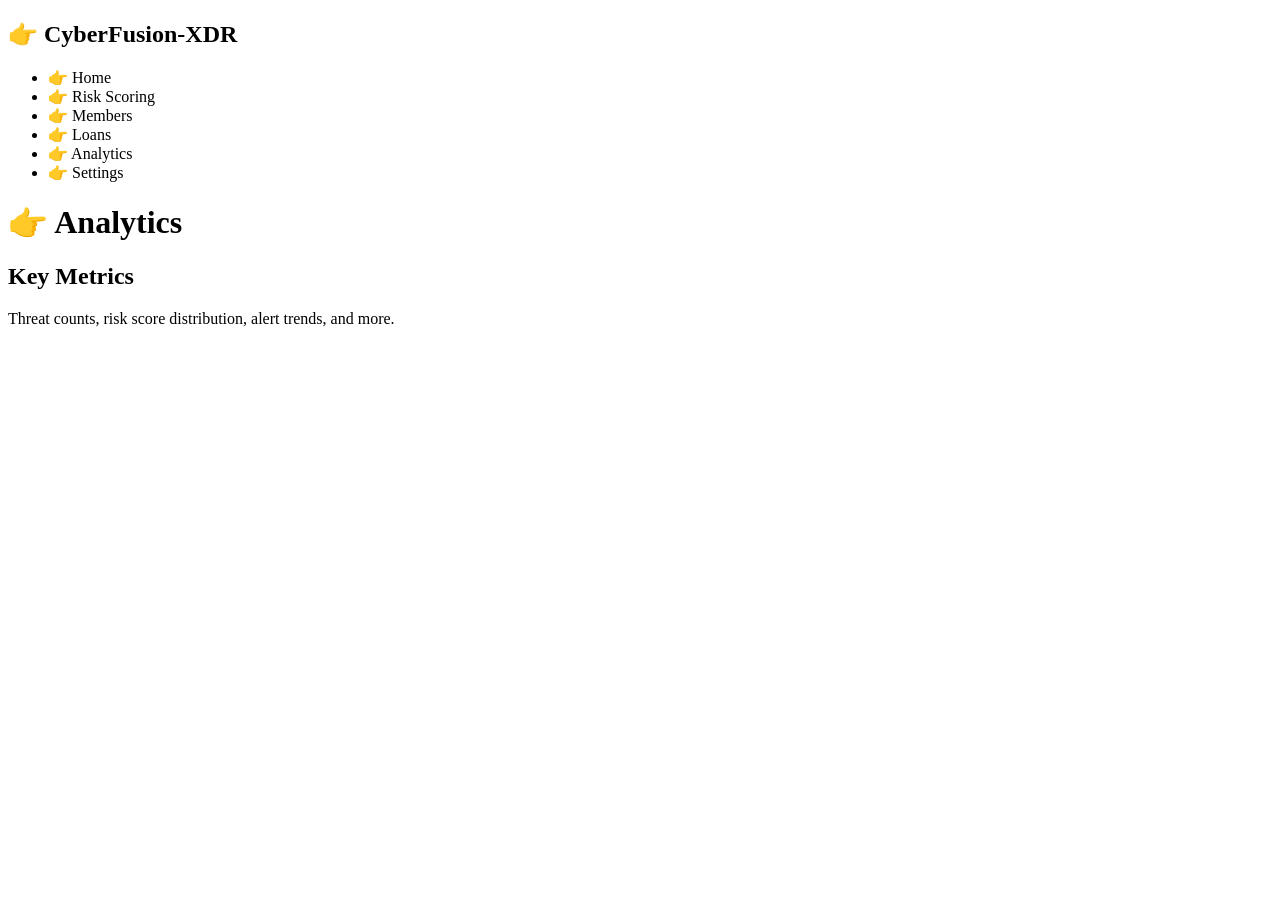
==== frontend/analytics.html @ 20a352c8 "analytics.html" ====
<!DOCTYPE html>
<html>
<head>
  <title>CyberFusion‑XDR | Analytics</title>
  <link rel="stylesheet" href="styles.css">
</head>
<body>

<div class="sidebar">
  <h2>👉 CyberFusion‑XDR</h2>
  <ul>
    <li data-target="index.html">👉 Home</li>
    <li data-target="risk-scoring.html">👉 Risk Scoring</li>
    <li data-target="members.html">👉 Members</li>
    <li data-target="loans.html">👉 Loans</li>
    <li class="active" data-target="analytics.html">👉 Analytics</li>
    <li data-target="settings.html">👉 Settings</li>
  </ul>
</div>

<div class="main">
  <h1>👉 Analytics</h1>
  <section>
    <h2>Key Metrics</h2>
    <p>Threat counts, risk score distribution, alert trends, and more.</p>
  </section>
</div>

<script src="script.js"></script>
</body>
</html>
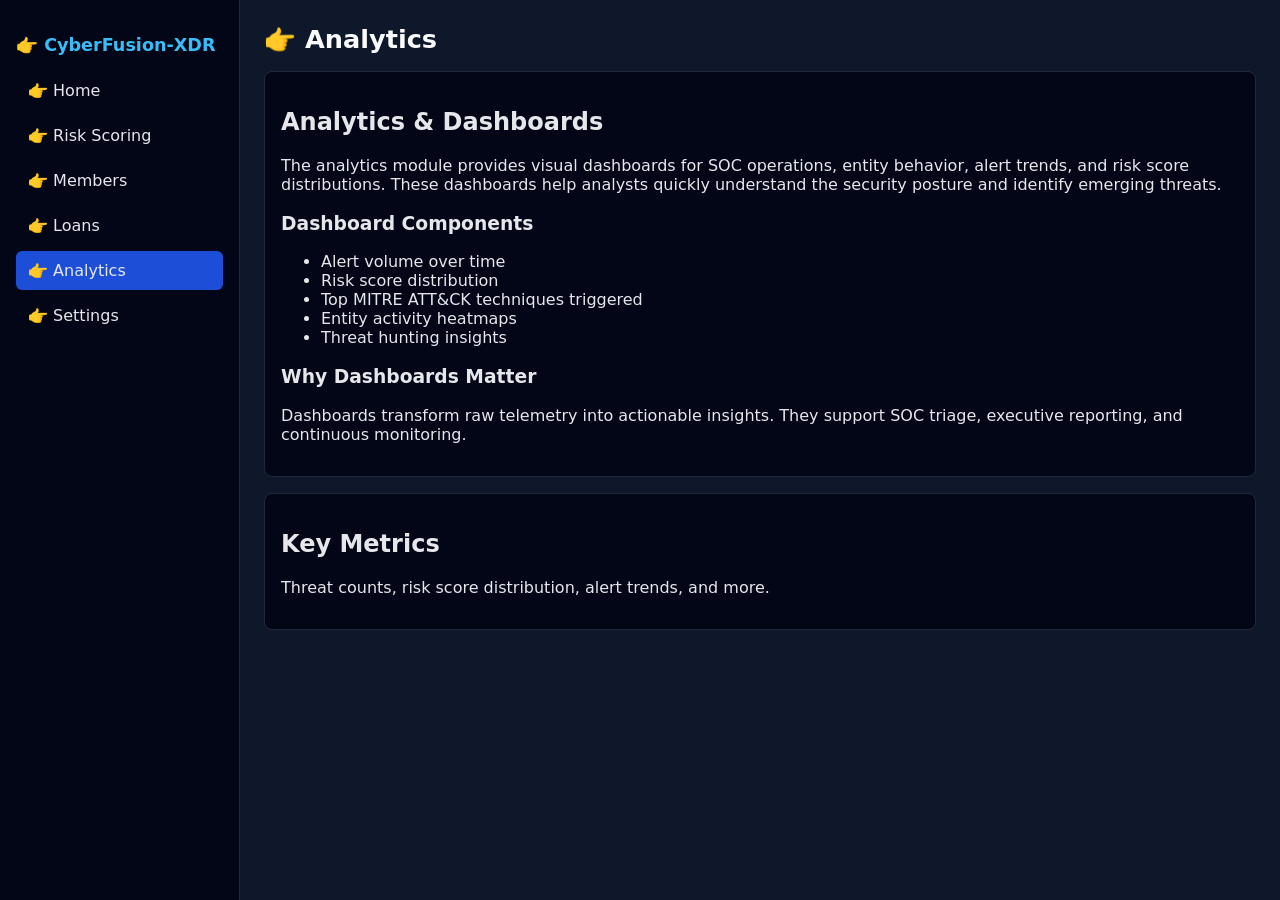
==== commit 41a8bc16: "Update analytics.html" ====
--- a/frontend/analytics.html
+++ b/frontend/analytics.html
@@ -21,6 +21,30 @@
 <div class="main">
   <h1>👉 Analytics</h1>
   <section>
+  <h2>Analytics & Dashboards</h2>
+  <p>
+    The analytics module provides visual dashboards for SOC operations, entity behavior, alert trends, 
+    and risk score distributions. These dashboards help analysts quickly understand the security posture 
+    and identify emerging threats.
+  </p>
+
+  <h3>Dashboard Components</h3>
+  <ul>
+    <li>Alert volume over time</li>
+    <li>Risk score distribution</li>
+    <li>Top MITRE ATT&CK techniques triggered</li>
+    <li>Entity activity heatmaps</li>
+    <li>Threat hunting insights</li>
+  </ul>
+
+  <h3>Why Dashboards Matter</h3>
+  <p>
+    Dashboards transform raw telemetry into actionable insights. They support SOC triage, executive 
+    reporting, and continuous monitoring.
+  </p>
+</section>
+
+  <section>
     <h2>Key Metrics</h2>
     <p>Threat counts, risk score distribution, alert trends, and more.</p>
   </section>
--- a/frontend/styles.css
+++ b/frontend/styles.css
@@ -0,0 +1,71 @@
+body {
+  margin: 0;
+  font-family: system-ui, -apple-system, BlinkMacSystemFont, "Segoe UI", sans-serif;
+  background-color: #0f172a;
+  color: #e5e7eb;
+  display: flex;
+}
+
+/* Sidebar */
+.sidebar {
+  width: 240px;
+  background: #020617;
+  border-right: 1px solid #1f2937;
+  padding: 20px 16px;
+  box-sizing: border-box;
+  height: 100vh;
+}
+
+.sidebar h2 {
+  color: #38bdf8;
+  font-size: 1.1rem;
+  margin-bottom: 16px;
+}
+
+.sidebar ul {
+  list-style: none;
+  padding: 0;
+  margin: 0;
+}
+
+.sidebar li {
+  padding: 10px 12px;
+  margin-bottom: 6px;
+  border-radius: 6px;
+  cursor: pointer;
+  color: #e5e7eb;
+  display: flex;
+  align-items: center;
+  gap: 8px;
+}
+
+.sidebar li:hover {
+  background: #0f172a;
+}
+
+.sidebar li.active {
+  background: #1d4ed8;
+}
+
+/* Main content */
+.main {
+  flex: 1;
+  padding: 24px;
+  box-sizing: border-box;
+}
+
+/* Page title */
+.main h1 {
+  margin-top: 0;
+  font-size: 1.6rem;
+  color: #f9fafb;
+}
+
+/* Sections */
+section {
+  margin-top: 16px;
+  padding: 16px;
+  border-radius: 8px;
+  background: #020617;
+  border: 1px solid #1f2937;
+}
